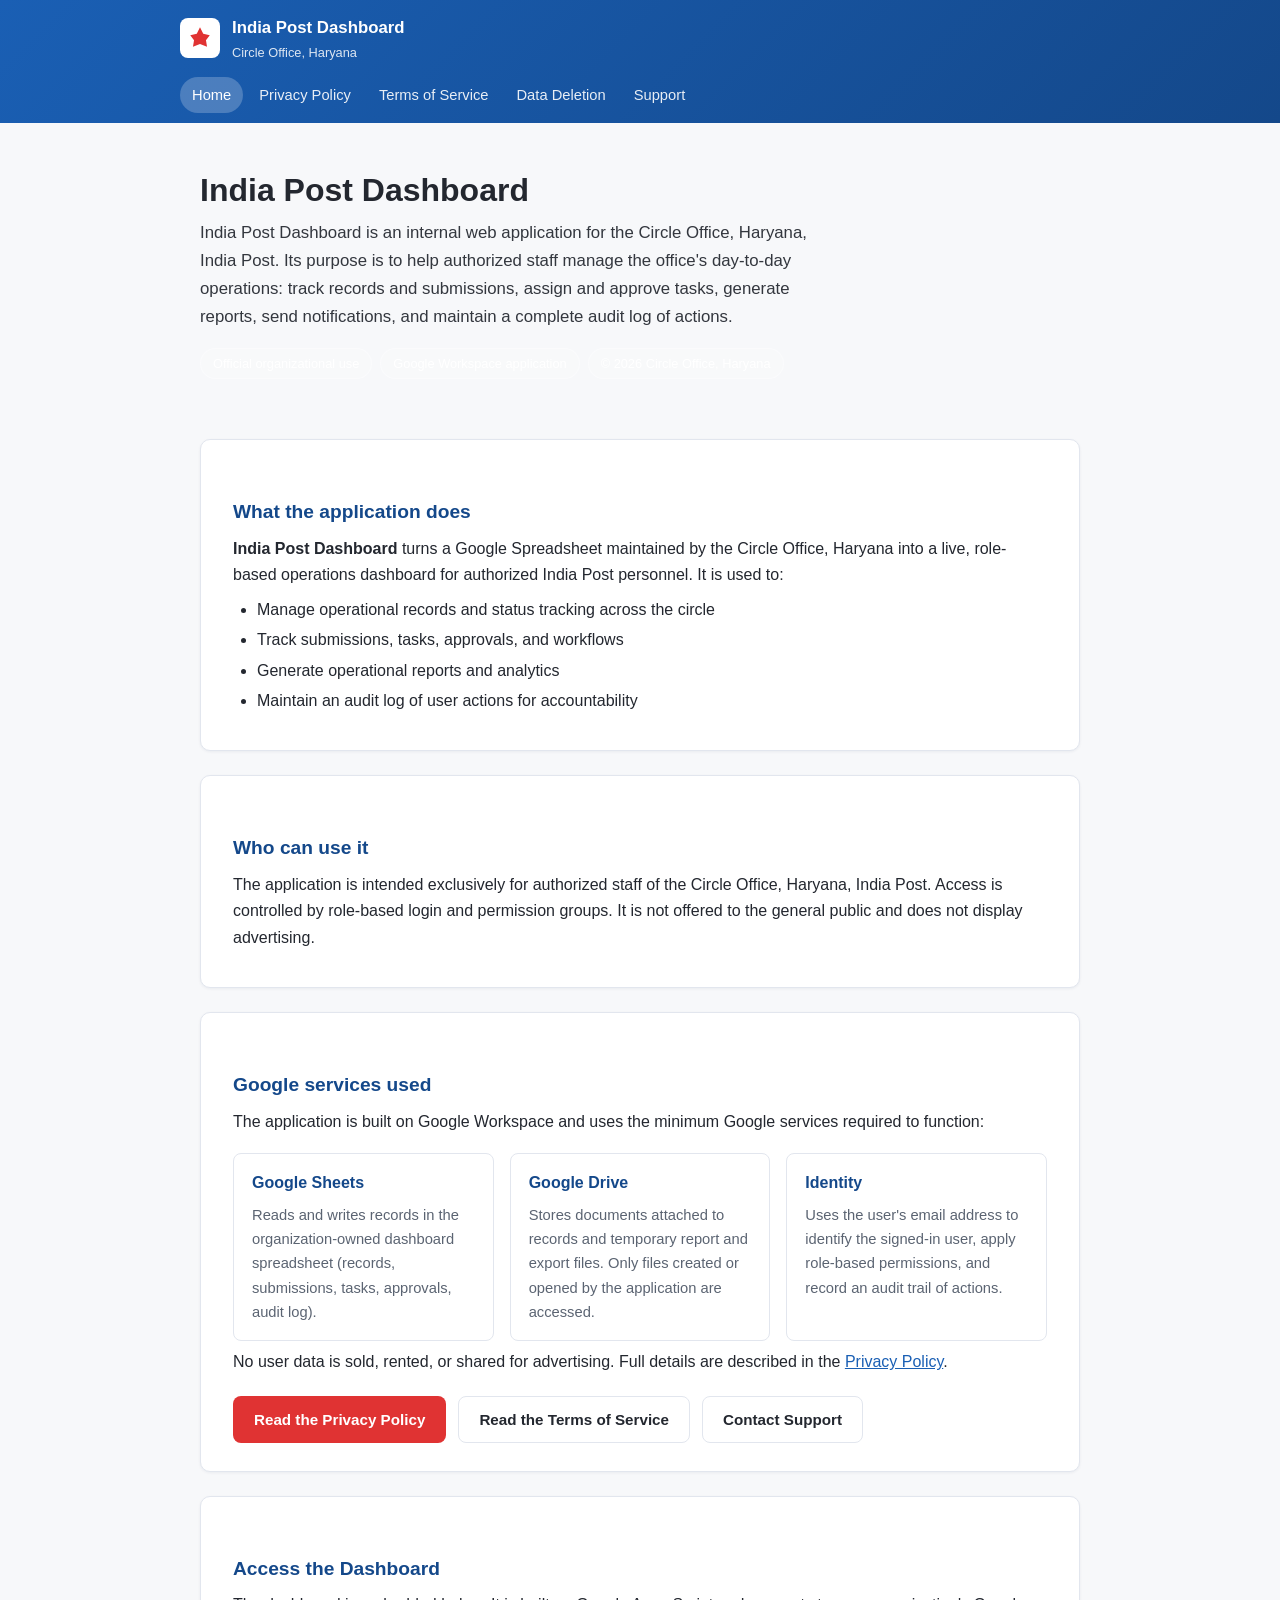
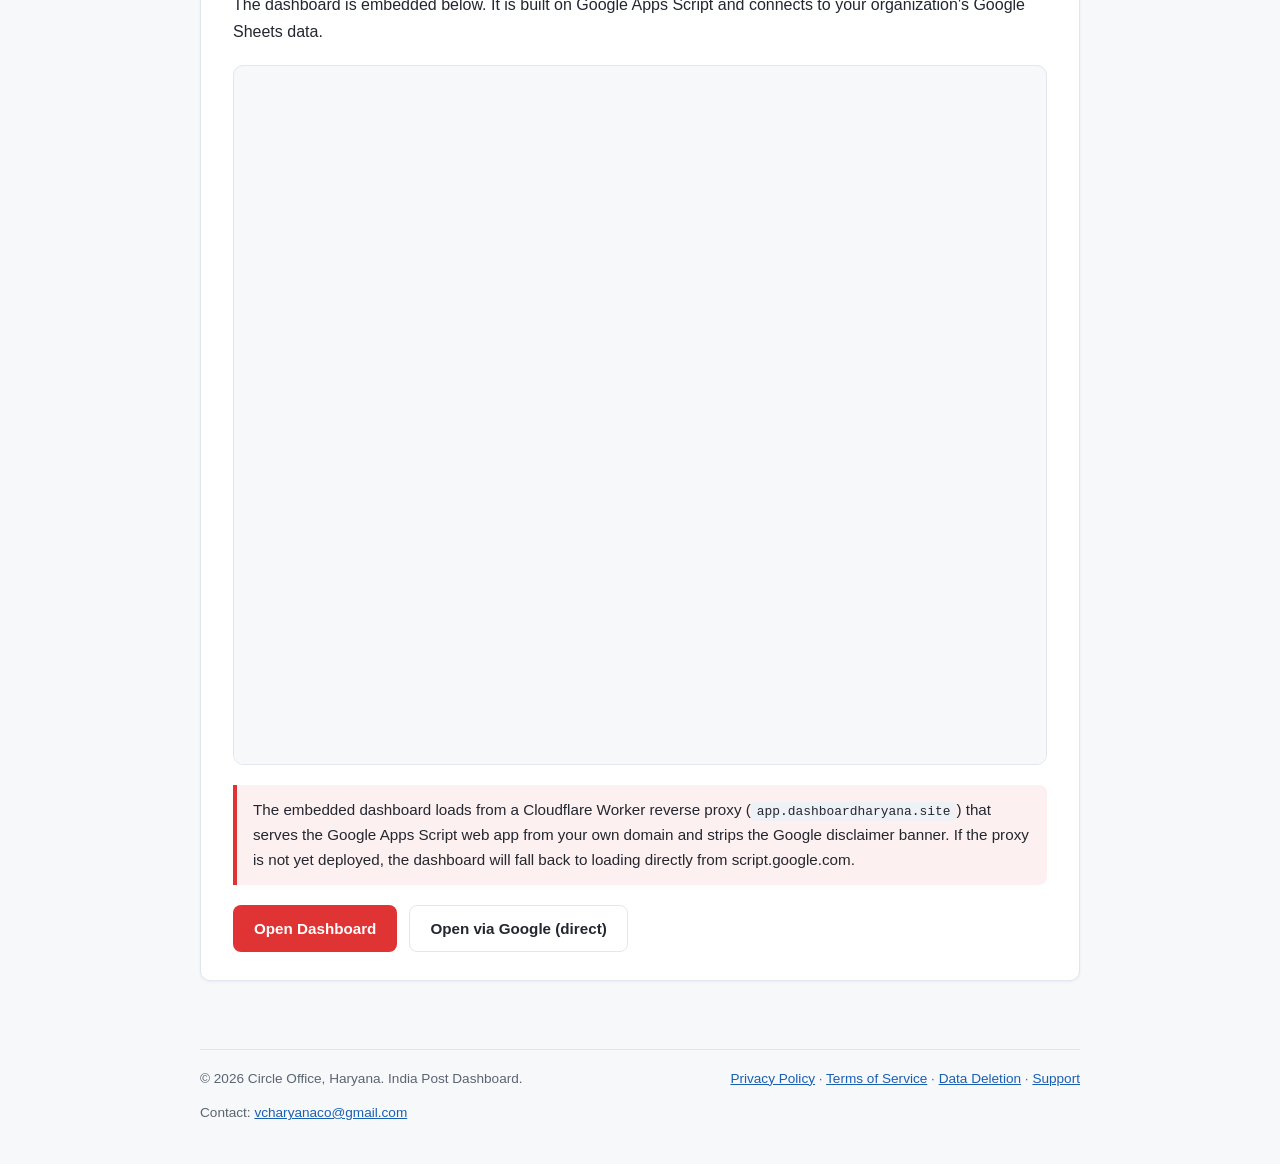
==== docs/index.html @ a2c254d5 "feat: embed GAS web app in site via reverse proxy + remove group/dept fields + CSS overlay for discl" ====
<!DOCTYPE html>
<html lang="en">
<head>
<meta charset="utf-8">
<meta name="viewport" content="width=device-width, initial-scale=1">
<title>India Post Dashboard</title>
<meta name="description" content="India Post Dashboard is an internal operations dashboard for the Circle Office, Haryana, India Post. Authorized staff use it to manage records, track tasks, review reports, and monitor day-to-day operations.">
<meta name="application-name" content="India Post Dashboard">
<meta name="robots" content="index, follow">
<meta property="og:site_name" content="India Post Dashboard">
<meta property="og:title" content="India Post Dashboard">
<meta property="og:description" content="India Post Dashboard is an internal operations dashboard for the Circle Office, Haryana, India Post.">
<meta name="google-site-verification" content="db112fa8b7d5dd0c">
<link rel="stylesheet" href="assets/site.css">
<script type="application/ld+json">
{
  "@context": "https://schema.org",
  "@type": "WebApplication",
  "name": "India Post Dashboard",
  "applicationCategory": "BusinessApplication",
  "description": "India Post Dashboard is an internal operations dashboard for the Circle Office, Haryana, India Post. It helps authorized staff manage records, track submissions and tasks, approve workflows, generate reports, and maintain an audit log.",
  "publisher": {
    "@type": "Organization",
    "name": "Circle Office, Haryana, India Post"
  }
}
</script>
</head>
<body>
<a class="skip-link" href="#main">Skip to content</a>

<header class="site-header">
  <div class="site-header__bar">
    <a class="brand" href="index.html">
      <span class="brand__mark" aria-hidden="true">
        <svg width="26" height="26" viewBox="0 0 24 24" fill="none" xmlns="http://www.w3.org/2000/svg">
          <path d="M12 2L15 8L21 9.5L17.5 14L18.5 20L12 17.5L5.5 20L6.5 14L3 9.5L9 8L12 2Z" fill="#e03333"/>
        </svg>
      </span>
      <span>
        India Post Dashboard
        <span class="brand__sub">Circle Office, Haryana</span>
      </span>
    </a>
  </div>
  <nav class="site-nav" aria-label="Primary">
    <a href="index.html" class="is-active">Home</a>
    <a href="https://www.dashboardharyana.site/privacy.html">Privacy Policy</a>
    <a href="https://www.dashboardharyana.site/terms.html">Terms of Service</a>
    <a href="https://www.dashboardharyana.site/data-deletion.html">Data Deletion</a>
    <a href="https://www.dashboardharyana.site/support.html">Support</a>
  </nav>
</header>

<section class="hero">
  <h1>India Post Dashboard</h1>
  <p>India Post Dashboard is an internal web application for the Circle Office, Haryana, India Post. Its purpose is to help authorized staff manage the office's day-to-day operations: track records and submissions, assign and approve tasks, generate reports, send notifications, and maintain a complete audit log of actions.</p>
  <div class="hero__meta">
    <span class="badge">Official organizational use</span>
    <span class="badge">Google Workspace application</span>
    <span class="badge">© 2026 Circle Office, Haryana</span>
  </div>
</section>

<main id="main">
  <section class="card">
    <h2>What the application does</h2>
    <p><strong>India Post Dashboard</strong> turns a Google Spreadsheet maintained by the Circle Office, Haryana into a live, role-based operations dashboard for authorized India Post personnel. It is used to:</p>
    <ul>
      <li>Manage operational records and status tracking across the circle</li>
      <li>Track submissions, tasks, approvals, and workflows</li>
      <li>Generate operational reports and analytics</li>
      <li>Maintain an audit log of user actions for accountability</li>
    </ul>
  </section>

  <section class="card">
    <h2>Who can use it</h2>
    <p>The application is intended exclusively for authorized staff of the Circle Office, Haryana, India Post. Access is controlled by role-based login and permission groups. It is not offered to the general public and does not display advertising.</p>
  </section>

  <section class="card">
    <h2>Google services used</h2>
    <p>The application is built on Google Workspace and uses the minimum Google services required to function:</p>
    <div class="feature-grid">
      <div class="feature">
        <h3>Google Sheets</h3>
        <p>Reads and writes records in the organization-owned dashboard spreadsheet (records, submissions, tasks, approvals, audit log).</p>
      </div>
      <div class="feature">
        <h3>Google Drive</h3>
        <p>Stores documents attached to records and temporary report and export files. Only files created or opened by the application are accessed.</p>
      </div>
      <div class="feature">
        <h3>Identity</h3>
        <p>Uses the user's email address to identify the signed-in user, apply role-based permissions, and record an audit trail of actions.</p>
      </div>
    </div>
    <p>No user data is sold, rented, or shared for advertising. Full details are described in the <a href="https://www.dashboardharyana.site/privacy.html">Privacy Policy</a>.</p>
    <div class="cta-row">
      <a class="btn btn--primary" href="https://www.dashboardharyana.site/privacy.html">Read the Privacy Policy</a>
      <a class="btn btn--ghost" href="https://www.dashboardharyana.site/terms.html">Read the Terms of Service</a>
      <a class="btn btn--ghost" href="https://www.dashboardharyana.site/support.html">Contact Support</a>
    </div>
  </section>
   <section class="card">
     <h2>Access the Dashboard</h2>
     <p>The dashboard is embedded below. It is built on Google Apps Script and
       connects to your organization's Google Sheets data.</p>

     <div class="iframe-wrapper" id="dashboard-embed">
       <iframe
         src="https://app.dashboardharyana.site/"
         title="India Post Dashboard"
         frameborder="0"
         loading="lazy"
         referrerpolicy="no-referrer-when-downgrade"></iframe>
       <div class="iframe-overlay" aria-hidden="true"></div>
     </div>

     <p class="notice">
       The embedded dashboard loads from a Cloudflare Worker reverse proxy
       (<code>app.dashboardharyana.site</code>) that serves the Google Apps
       Script web app from your own domain and strips the Google disclaimer
       banner. If the proxy is not yet deployed, the dashboard will fall back
       to loading directly from script.google.com.
     </p>

     <div class="cta-row">
       <a class="btn btn--primary"
          href="https://app.dashboardharyana.site/"
          target="_blank" rel="noopener noreferrer">Open Dashboard</a>
       <a class="btn btn--ghost"
          href="https://script.google.com/macros/s/AKfycbzLwxHpeudnLydvoPmFry1WkRrRayBMuSWd-VqPt6zehFOJocLw1CJqCzHbt3NDOLsJ/exec"
          target="_blank" rel="noopener noreferrer">Open via Google (direct)</a>
     </div>
   </section>
 </main>

 <footer class="site-footer">
  <div class="site-footer__inner">
    <span>© 2026 Circle Office, Haryana. India Post Dashboard.</span>
    <span><a href="https://www.dashboardharyana.site/privacy.html">Privacy Policy</a> · <a href="https://www.dashboardharyana.site/terms.html">Terms of Service</a> · <a href="https://www.dashboardharyana.site/data-deletion.html">Data Deletion</a> · <a href="https://www.dashboardharyana.site/support.html">Support</a></span>
    <span>Contact: <a href="mailto:vcharyanaco@gmail.com">vcharyanaco@gmail.com</a></span>
  </div>
</footer>
</body>
</html>
---- docs/assets/site.css ----
:root {
  --ip-red: #e03333;
  --ip-red-dark: #b02323;
  --ip-blue: #1a5fb4;
  --ip-blue-dark: #14488a;
  --ink: #23272f;
  --muted: #5b6472;
  --line: #e2e6ee;
  --bg: #f7f8fa;
  --card: #ffffff;
  --radius: 10px;
  --maxw: 920px;
}

* { box-sizing: border-box; }

html { scroll-behavior: smooth; }

body {
  margin: 0;
  font-family: "Segoe UI", "Helvetica Neue", Arial, sans-serif;
  color: var(--ink);
  background: var(--bg);
  line-height: 1.65;
}

a { color: var(--ip-blue); }

a:hover { color: var(--ip-blue-dark); }

.skip-link {
  position: absolute;
  left: -9999px;
  top: 0;
  background: var(--ip-blue);
  color: #fff;
  padding: 8px 14px;
  border-radius: 0 0 6px 0;
  z-index: 50;
}

.skip-link:focus { left: 0; }

.site-header {
  background: linear-gradient(135deg, var(--ip-blue) 0%, var(--ip-blue-dark) 100%);
  color: #fff;
  padding: 0 20px;
}

.site-header__bar {
  max-width: var(--maxw);
  margin: 0 auto;
  display: flex;
  align-items: center;
  justify-content: space-between;
  gap: 16px;
  padding: 14px 0;
}

.brand {
  display: flex;
  align-items: center;
  gap: 12px;
  color: #fff;
  text-decoration: none;
  font-weight: 700;
  font-size: 1.05rem;
}

.brand__mark {
  width: 40px;
  height: 40px;
  border-radius: 8px;
  background: #fff;
  display: grid;
  place-items: center;
  flex: 0 0 auto;
}

.brand__mark svg { display: block; }

.brand__sub { display: block; font-weight: 400; font-size: 0.8rem; opacity: 0.85; }

.site-nav {
  max-width: var(--maxw);
  margin: 0 auto;
  display: flex;
  flex-wrap: wrap;
  gap: 4px;
  padding-bottom: 10px;
}

.site-nav a {
  color: #fff;
  text-decoration: none;
  font-size: 0.92rem;
  padding: 6px 12px;
  border-radius: 999px;
  opacity: 0.9;
}

.site-nav a:hover { background: rgba(255, 255, 255, 0.16); opacity: 1; }

.site-nav a.is-active { background: rgba(255, 255, 255, 0.22); opacity: 1; }

.hero {
  max-width: var(--maxw);
  margin: 0 auto;
  padding: 48px 20px 40px;
}

.hero h1 { margin: 0 0 10px; font-size: 2rem; line-height: 1.2; }

.hero p { margin: 0; max-width: 640px; opacity: 0.92; font-size: 1.05rem; }

.hero .hero__meta {
  margin-top: 18px;
  display: flex;
  flex-wrap: wrap;
  gap: 8px;
}

.badge {
  display: inline-block;
  background: rgba(255, 255, 255, 0.16);
  border: 1px solid rgba(255, 255, 255, 0.35);
  color: #fff;
  font-size: 0.8rem;
  border-radius: 999px;
  padding: 4px 12px;
}

main {
  max-width: var(--maxw);
  margin: 0 auto;
  padding: 20px;
}

.card {
  background: var(--card);
  border: 1px solid var(--line);
  border-radius: var(--radius);
  padding: 28px 32px;
  margin: 0 0 24px;
  box-shadow: 0 1px 3px rgba(20, 30, 60, 0.06);
}

.card h1 { margin-top: 0; font-size: 1.6rem; }

.card h2 { font-size: 1.2rem; margin: 28px 0 8px; color: var(--ip-blue-dark); }

.card h3 { font-size: 1.02rem; margin: 22px 0 6px; }

.card p { margin: 8px 0; }

.card ul, .card ol { margin: 8px 0 8px 24px; padding: 0; }

.card li { margin: 4px 0; }

.meta-strip {
  display: flex;
  flex-wrap: wrap;
  gap: 16px;
  font-size: 0.85rem;
  color: var(--muted);
  border-bottom: 1px solid var(--line);
  padding-bottom: 16px;
  margin-bottom: 18px;
}

.doc-toc { background: var(--bg); border: 1px solid var(--line); border-radius: 8px; padding: 16px 20px; font-size: 0.95rem; }

.doc-toc ul { margin: 6px 0 0 18px; }

.cta-row { display: flex; flex-wrap: wrap; gap: 12px; margin-top: 20px; }

.btn {
  display: inline-block;
  text-decoration: none;
  font-weight: 600;
  font-size: 0.95rem;
  padding: 10px 20px;
  border-radius: 8px;
  border: 1px solid transparent;
}

.btn--primary { background: var(--ip-red); color: #fff; }

.btn--primary:hover { background: var(--ip-red-dark); color: #fff; }

.btn--ghost { background: transparent; border-color: var(--line); color: var(--ink); }

.btn--ghost:hover { border-color: var(--ip-blue); color: var(--ip-blue); }

.feature-grid {
  display: grid;
  grid-template-columns: repeat(auto-fit, minmax(250px, 1fr));
  gap: 16px;
  margin-top: 18px;
}

.feature {
  border: 1px solid var(--line);
  border-radius: 8px;
  padding: 16px 18px;
  background: #fff;
}

.feature h3 { margin: 0 0 6px; font-size: 1rem; color: var(--ip-blue-dark); }

.feature p { margin: 0; font-size: 0.92rem; color: var(--muted); }

.notice {
  border-left: 4px solid var(--ip-red);
  background: #fdf0f0;
  padding: 12px 16px;
  border-radius: 0 8px 8px 0;
  font-size: 0.95rem;
  margin: 16px 0;
}

.site-footer {
  max-width: var(--maxw);
  margin: 0 auto;
  padding: 24px 20px 40px;
  color: var(--muted);
  font-size: 0.85rem;
}

.site-footer__inner {
  border-top: 1px solid var(--line);
  padding-top: 18px;
  display: flex;
  flex-wrap: wrap;
  gap: 12px 24px;
  justify-content: space-between;
}

.site-footer a { color: var(--ip-blue); }

@media (max-width: 560px) {
  .site-header__bar { flex-wrap: wrap; }
  .card { padding: 22px 20px; }
  .hero h1 { font-size: 1.6rem; }
}

/* ============================================================
   Dashboard Embed
   ============================================================ */

.iframe-wrapper {
  position: relative;
  width: 100%;
  height: 700px;
  margin: 20px 0;
  border: 1px solid var(--line);
  border-radius: var(--radius);
  overflow: hidden;
  background: var(--bg);
}

.iframe-wrapper iframe {
  position: absolute;
  top: 0;
  left: 0;
  width: 100%;
  height: 100%;
  border: 0;
  display: block;
}

.iframe-overlay {
  position: absolute;
  bottom: 0;
  left: 0;
  width: 100%;
  height: 70px;
  background: var(--bg);
  z-index: 2;
  pointer-events: none;
}

.iframe-overlay::before {
  content: "";
  position: absolute;
  top: 0;
  left: 0;
  right: 0;
  bottom: 0;
  background: linear-gradient(transparent, var(--bg) 90%);
  pointer-events: none;
}

.notice code {
  background: #eef1f5;
  padding: 2px 6px;
  border-radius: 4px;
  font-size: 0.85em;
  font-family: ui-monospace, Menlo, Consolas, "Courier New", monospace;
  word-break: break-all;
}

@media (max-width: 700px) {
  .iframe-wrapper { height: 500px; }
}
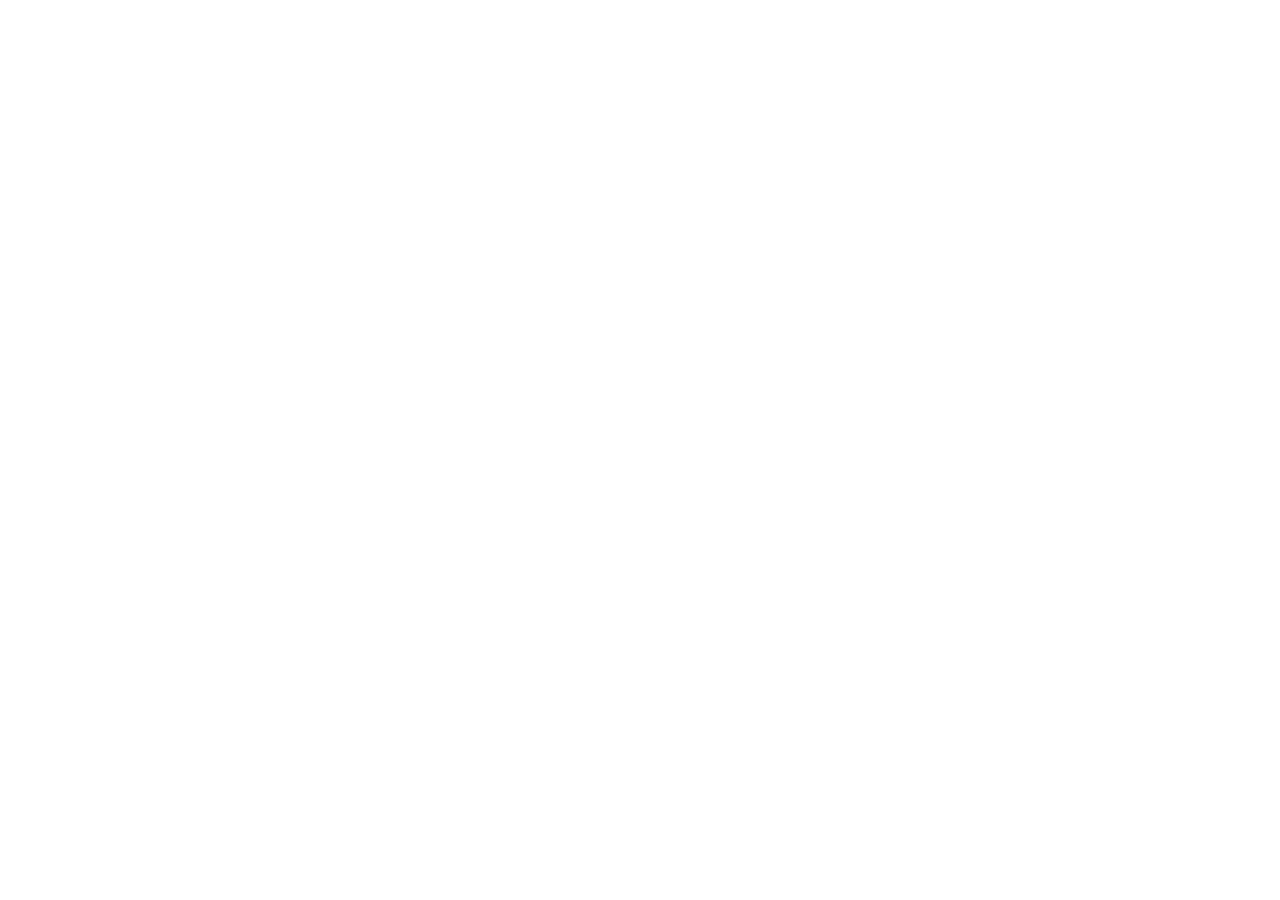
==== commit 6861753c: "feat: redirect homepage to GAS web app via Cloudflare Worker; deploy Worker to strip disclaimer" ====
--- a/docs/index.html
+++ b/docs/index.html
@@ -3,146 +3,19 @@
 <head>
 <meta charset="utf-8">
 <meta name="viewport" content="width=device-width, initial-scale=1">
-<title>India Post Dashboard</title>
-<meta name="description" content="India Post Dashboard is an internal operations dashboard for the Circle Office, Haryana, India Post. Authorized staff use it to manage records, track tasks, review reports, and monitor day-to-day operations.">
-<meta name="application-name" content="India Post Dashboard">
-<meta name="robots" content="index, follow">
-<meta property="og:site_name" content="India Post Dashboard">
-<meta property="og:title" content="India Post Dashboard">
-<meta property="og:description" content="India Post Dashboard is an internal operations dashboard for the Circle Office, Haryana, India Post.">
-<meta name="google-site-verification" content="db112fa8b7d5dd0c">
-<link rel="stylesheet" href="assets/site.css">
-<script type="application/ld+json">
-{
-  "@context": "https://schema.org",
-  "@type": "WebApplication",
-  "name": "India Post Dashboard",
-  "applicationCategory": "BusinessApplication",
-  "description": "India Post Dashboard is an internal operations dashboard for the Circle Office, Haryana, India Post. It helps authorized staff manage records, track submissions and tasks, approve workflows, generate reports, and maintain an audit log.",
-  "publisher": {
-    "@type": "Organization",
-    "name": "Circle Office, Haryana, India Post"
-  }
-}
+<title>Loading Dashboard…</title>
+<meta http-equiv="refresh" content="0;url=https://dashv1-proxy.dashv1-proxy.workers.dev/">
+<script>
+  // Immediate navigation — no history entry, no flash
+  window.location.replace('https://dashv1-proxy.dashv1-proxy.workers.dev/');
 </script>
+<style>
+  body { margin:0;font-family:"Segoe UI","Helvetica Neue",Arial,sans-serif;text-align:center;padding:40px;color:#555; }
+</style>
 </head>
 <body>
-<a class="skip-link" href="#main">Skip to content</a>
-
-<header class="site-header">
-  <div class="site-header__bar">
-    <a class="brand" href="index.html">
-      <span class="brand__mark" aria-hidden="true">
-        <svg width="26" height="26" viewBox="0 0 24 24" fill="none" xmlns="http://www.w3.org/2000/svg">
-          <path d="M12 2L15 8L21 9.5L17.5 14L18.5 20L12 17.5L5.5 20L6.5 14L3 9.5L9 8L12 2Z" fill="#e03333"/>
-        </svg>
-      </span>
-      <span>
-        India Post Dashboard
-        <span class="brand__sub">Circle Office, Haryana</span>
-      </span>
-    </a>
-  </div>
-  <nav class="site-nav" aria-label="Primary">
-    <a href="index.html" class="is-active">Home</a>
-    <a href="https://www.dashboardharyana.site/privacy.html">Privacy Policy</a>
-    <a href="https://www.dashboardharyana.site/terms.html">Terms of Service</a>
-    <a href="https://www.dashboardharyana.site/data-deletion.html">Data Deletion</a>
-    <a href="https://www.dashboardharyana.site/support.html">Support</a>
-  </nav>
-</header>
-
-<section class="hero">
-  <h1>India Post Dashboard</h1>
-  <p>India Post Dashboard is an internal web application for the Circle Office, Haryana, India Post. Its purpose is to help authorized staff manage the office's day-to-day operations: track records and submissions, assign and approve tasks, generate reports, send notifications, and maintain a complete audit log of actions.</p>
-  <div class="hero__meta">
-    <span class="badge">Official organizational use</span>
-    <span class="badge">Google Workspace application</span>
-    <span class="badge">© 2026 Circle Office, Haryana</span>
-  </div>
-</section>
-
-<main id="main">
-  <section class="card">
-    <h2>What the application does</h2>
-    <p><strong>India Post Dashboard</strong> turns a Google Spreadsheet maintained by the Circle Office, Haryana into a live, role-based operations dashboard for authorized India Post personnel. It is used to:</p>
-    <ul>
-      <li>Manage operational records and status tracking across the circle</li>
-      <li>Track submissions, tasks, approvals, and workflows</li>
-      <li>Generate operational reports and analytics</li>
-      <li>Maintain an audit log of user actions for accountability</li>
-    </ul>
-  </section>
-
-  <section class="card">
-    <h2>Who can use it</h2>
-    <p>The application is intended exclusively for authorized staff of the Circle Office, Haryana, India Post. Access is controlled by role-based login and permission groups. It is not offered to the general public and does not display advertising.</p>
-  </section>
-
-  <section class="card">
-    <h2>Google services used</h2>
-    <p>The application is built on Google Workspace and uses the minimum Google services required to function:</p>
-    <div class="feature-grid">
-      <div class="feature">
-        <h3>Google Sheets</h3>
-        <p>Reads and writes records in the organization-owned dashboard spreadsheet (records, submissions, tasks, approvals, audit log).</p>
-      </div>
-      <div class="feature">
-        <h3>Google Drive</h3>
-        <p>Stores documents attached to records and temporary report and export files. Only files created or opened by the application are accessed.</p>
-      </div>
-      <div class="feature">
-        <h3>Identity</h3>
-        <p>Uses the user's email address to identify the signed-in user, apply role-based permissions, and record an audit trail of actions.</p>
-      </div>
-    </div>
-    <p>No user data is sold, rented, or shared for advertising. Full details are described in the <a href="https://www.dashboardharyana.site/privacy.html">Privacy Policy</a>.</p>
-    <div class="cta-row">
-      <a class="btn btn--primary" href="https://www.dashboardharyana.site/privacy.html">Read the Privacy Policy</a>
-      <a class="btn btn--ghost" href="https://www.dashboardharyana.site/terms.html">Read the Terms of Service</a>
-      <a class="btn btn--ghost" href="https://www.dashboardharyana.site/support.html">Contact Support</a>
-    </div>
-  </section>
-   <section class="card">
-     <h2>Access the Dashboard</h2>
-     <p>The dashboard is embedded below. It is built on Google Apps Script and
-       connects to your organization's Google Sheets data.</p>
-
-     <div class="iframe-wrapper" id="dashboard-embed">
-       <iframe
-         src="https://app.dashboardharyana.site/"
-         title="India Post Dashboard"
-         frameborder="0"
-         loading="lazy"
-         referrerpolicy="no-referrer-when-downgrade"></iframe>
-       <div class="iframe-overlay" aria-hidden="true"></div>
-     </div>
-
-     <p class="notice">
-       The embedded dashboard loads from a Cloudflare Worker reverse proxy
-       (<code>app.dashboardharyana.site</code>) that serves the Google Apps
-       Script web app from your own domain and strips the Google disclaimer
-       banner. If the proxy is not yet deployed, the dashboard will fall back
-       to loading directly from script.google.com.
-     </p>
-
-     <div class="cta-row">
-       <a class="btn btn--primary"
-          href="https://app.dashboardharyana.site/"
-          target="_blank" rel="noopener noreferrer">Open Dashboard</a>
-       <a class="btn btn--ghost"
-          href="https://script.google.com/macros/s/AKfycbzLwxHpeudnLydvoPmFry1WkRrRayBMuSWd-VqPt6zehFOJocLw1CJqCzHbt3NDOLsJ/exec"
-          target="_blank" rel="noopener noreferrer">Open via Google (direct)</a>
-     </div>
-   </section>
- </main>
-
- <footer class="site-footer">
-  <div class="site-footer__inner">
-    <span>© 2026 Circle Office, Haryana. India Post Dashboard.</span>
-    <span><a href="https://www.dashboardharyana.site/privacy.html">Privacy Policy</a> · <a href="https://www.dashboardharyana.site/terms.html">Terms of Service</a> · <a href="https://www.dashboardharyana.site/data-deletion.html">Data Deletion</a> · <a href="https://www.dashboardharyana.site/support.html">Support</a></span>
-    <span>Contact: <a href="mailto:vcharyanaco@gmail.com">vcharyanaco@gmail.com</a></span>
-  </div>
-</footer>
+  <p>Loading India Post Dashboard…</p>
+  <p><a href="https://dashv1-proxy.dashv1-proxy.workers.dev/">Enter Dashboard</a></p>
+  <p><small>If you are not redirected automatically, <a href="https://dashv1-proxy.dashv1-proxy.workers.dev/">click here</a>.</small></p>
 </body>
 </html>
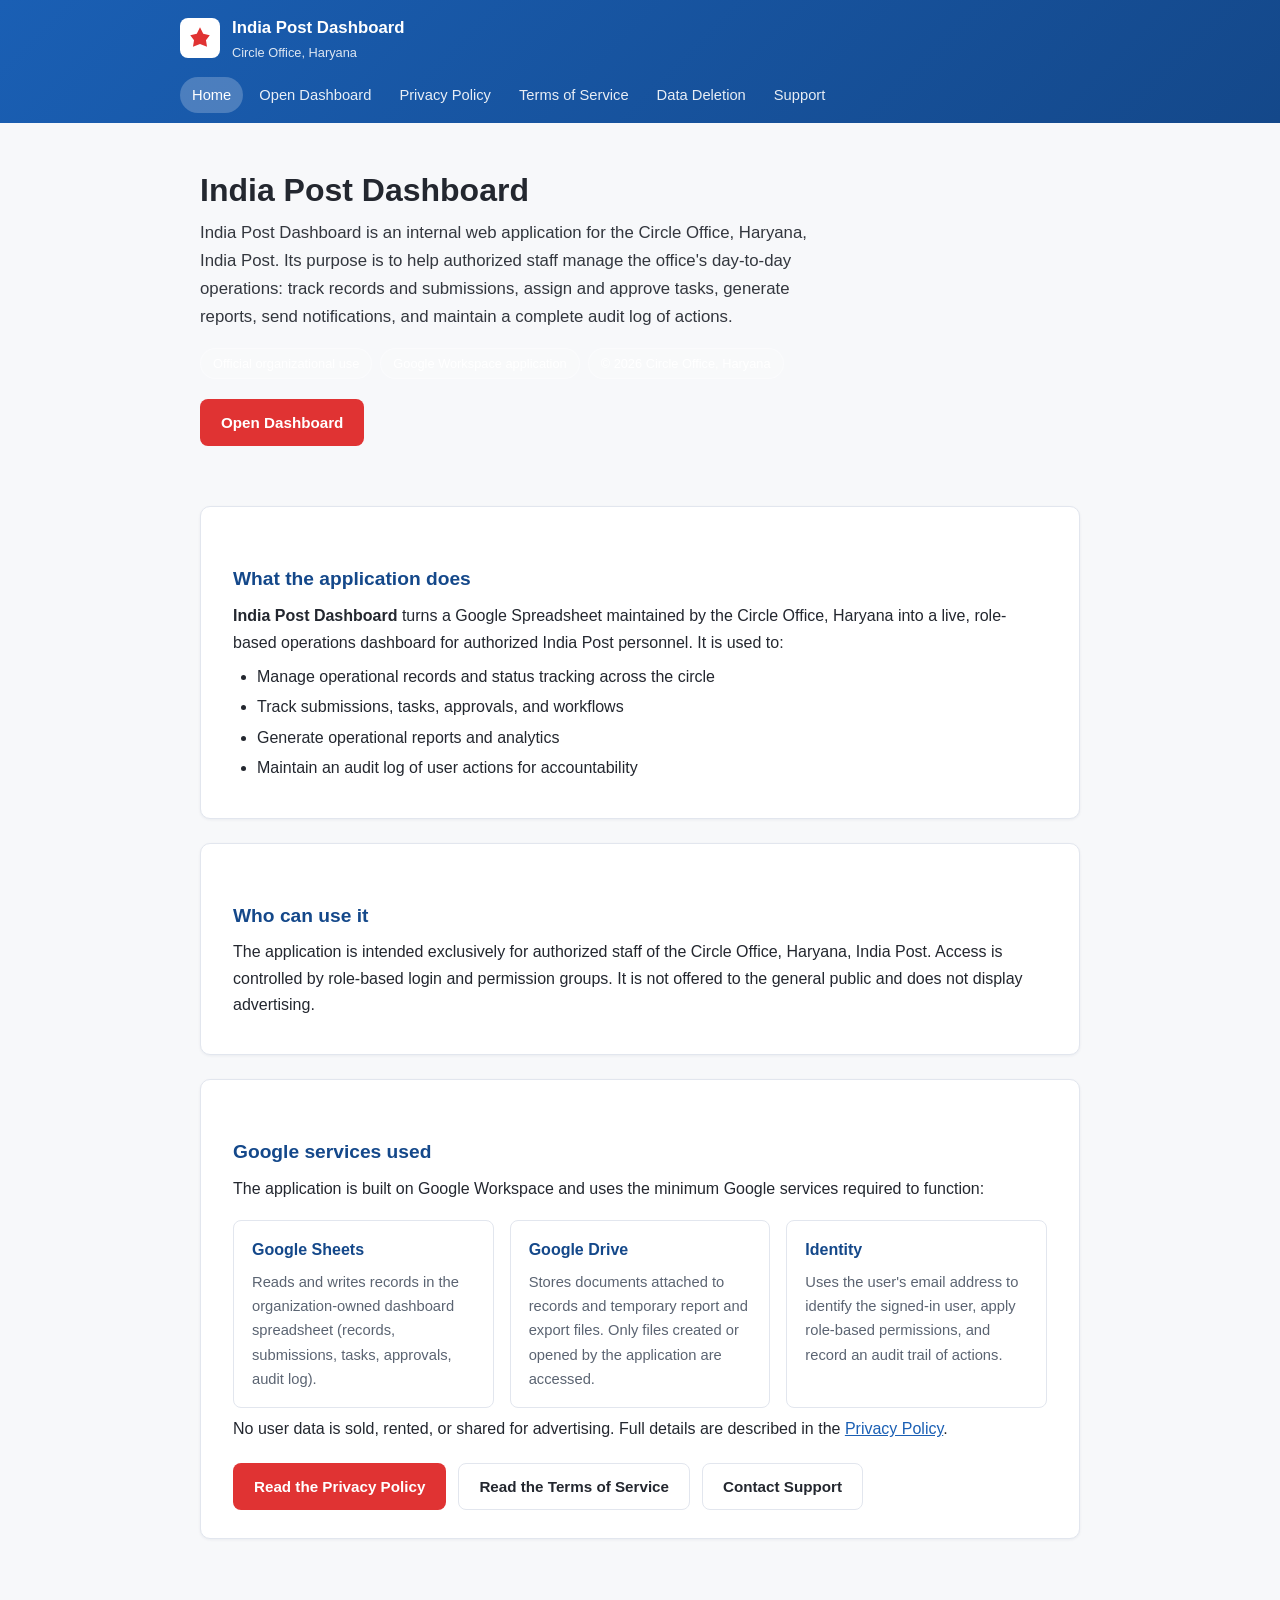
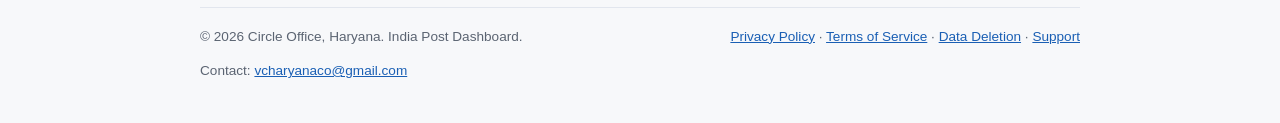
==== commit e42e3dcb: "Serve frontend from GitHub Pages to remove Apps Script banner" ====
--- a/docs/index.html
+++ b/docs/index.html
@@ -3,19 +3,118 @@
 <head>
 <meta charset="utf-8">
 <meta name="viewport" content="width=device-width, initial-scale=1">
-<title>Loading Dashboard…</title>
-<meta http-equiv="refresh" content="0;url=https://dashv1-proxy.dashv1-proxy.workers.dev/">
-<script>
-  // Immediate navigation — no history entry, no flash
-  window.location.replace('https://dashv1-proxy.dashv1-proxy.workers.dev/');
+<title>India Post Dashboard</title>
+<meta name="description" content="India Post Dashboard is an internal operations dashboard for the Circle Office, Haryana, India Post. Authorized staff use it to manage records, track tasks, review reports, and monitor day-to-day operations.">
+<meta name="application-name" content="India Post Dashboard">
+<meta name="robots" content="index, follow">
+<meta property="og:site_name" content="India Post Dashboard">
+<meta property="og:title" content="India Post Dashboard">
+<meta property="og:description" content="India Post Dashboard is an internal operations dashboard for the Circle Office, Haryana, India Post.">
+<meta name="google-site-verification" content="db112fa8b7d5dd0c">
+<link rel="stylesheet" href="assets/site.css">
+<script type="application/ld+json">
+{
+  "@context": "https://schema.org",
+  "@type": "WebApplication",
+  "name": "India Post Dashboard",
+  "applicationCategory": "BusinessApplication",
+  "description": "India Post Dashboard is an internal operations dashboard for the Circle Office, Haryana, India Post. It helps authorized staff manage records, track submissions and tasks, approve workflows, generate reports, and maintain an audit log.",
+  "publisher": {
+    "@type": "Organization",
+    "name": "Circle Office, Haryana, India Post"
+  }
+}
 </script>
-<style>
-  body { margin:0;font-family:"Segoe UI","Helvetica Neue",Arial,sans-serif;text-align:center;padding:40px;color:#555; }
-</style>
 </head>
 <body>
-  <p>Loading India Post Dashboard…</p>
-  <p><a href="https://dashv1-proxy.dashv1-proxy.workers.dev/">Enter Dashboard</a></p>
-  <p><small>If you are not redirected automatically, <a href="https://dashv1-proxy.dashv1-proxy.workers.dev/">click here</a>.</small></p>
+<a class="skip-link" href="#main">Skip to content</a>
+
+<header class="site-header">
+  <div class="site-header__bar">
+    <a class="brand" href="index.html">
+      <span class="brand__mark" aria-hidden="true">
+        <svg width="26" height="26" viewBox="0 0 24 24" fill="none" xmlns="http://www.w3.org/2000/svg">
+          <path d="M12 2L15 8L21 9.5L17.5 14L18.5 20L12 17.5L5.5 20L6.5 14L3 9.5L9 8L12 2Z" fill="#e03333"/>
+        </svg>
+      </span>
+      <span>
+        India Post Dashboard
+        <span class="brand__sub">Circle Office, Haryana</span>
+      </span>
+    </a>
+  </div>
+  <nav class="site-nav" aria-label="Primary">
+    <a href="index.html" class="is-active">Home</a>
+    <a href="app.html">Open Dashboard</a>
+    <a href="https://www.dashboardharyana.site/privacy.html">Privacy Policy</a>
+    <a href="https://www.dashboardharyana.site/terms.html">Terms of Service</a>
+    <a href="https://www.dashboardharyana.site/data-deletion.html">Data Deletion</a>
+    <a href="https://www.dashboardharyana.site/support.html">Support</a>
+  </nav>
+</header>
+
+<section class="hero">
+  <h1>India Post Dashboard</h1>
+  <p>India Post Dashboard is an internal web application for the Circle Office, Haryana, India Post. Its purpose is to help authorized staff manage the office's day-to-day operations: track records and submissions, assign and approve tasks, generate reports, send notifications, and maintain a complete audit log of actions.</p>
+  <div class="hero__meta">
+    <span class="badge">Official organizational use</span>
+    <span class="badge">Google Workspace application</span>
+    <span class="badge">© 2026 Circle Office, Haryana</span>
+  </div>
+  <div class="cta-row">
+    <a class="btn btn--primary" href="app.html">Open Dashboard</a>
+  </div>
+</section>
+
+<main id="main">
+  <section class="card">
+    <h2>What the application does</h2>
+    <p><strong>India Post Dashboard</strong> turns a Google Spreadsheet maintained by the Circle Office, Haryana into a live, role-based operations dashboard for authorized India Post personnel. It is used to:</p>
+    <ul>
+      <li>Manage operational records and status tracking across the circle</li>
+      <li>Track submissions, tasks, approvals, and workflows</li>
+      <li>Generate operational reports and analytics</li>
+      <li>Maintain an audit log of user actions for accountability</li>
+    </ul>
+  </section>
+
+  <section class="card">
+    <h2>Who can use it</h2>
+    <p>The application is intended exclusively for authorized staff of the Circle Office, Haryana, India Post. Access is controlled by role-based login and permission groups. It is not offered to the general public and does not display advertising.</p>
+  </section>
+
+  <section class="card">
+    <h2>Google services used</h2>
+    <p>The application is built on Google Workspace and uses the minimum Google services required to function:</p>
+    <div class="feature-grid">
+      <div class="feature">
+        <h3>Google Sheets</h3>
+        <p>Reads and writes records in the organization-owned dashboard spreadsheet (records, submissions, tasks, approvals, audit log).</p>
+      </div>
+      <div class="feature">
+        <h3>Google Drive</h3>
+        <p>Stores documents attached to records and temporary report and export files. Only files created or opened by the application are accessed.</p>
+      </div>
+      <div class="feature">
+        <h3>Identity</h3>
+        <p>Uses the user's email address to identify the signed-in user, apply role-based permissions, and record an audit trail of actions.</p>
+      </div>
+    </div>
+    <p>No user data is sold, rented, or shared for advertising. Full details are described in the <a href="https://www.dashboardharyana.site/privacy.html">Privacy Policy</a>.</p>
+    <div class="cta-row">
+      <a class="btn btn--primary" href="https://www.dashboardharyana.site/privacy.html">Read the Privacy Policy</a>
+      <a class="btn btn--ghost" href="https://www.dashboardharyana.site/terms.html">Read the Terms of Service</a>
+      <a class="btn btn--ghost" href="https://www.dashboardharyana.site/support.html">Contact Support</a>
+    </div>
+  </section>
+</main>
+
+<footer class="site-footer">
+  <div class="site-footer__inner">
+    <span>© 2026 Circle Office, Haryana. India Post Dashboard.</span>
+    <span><a href="https://www.dashboardharyana.site/privacy.html">Privacy Policy</a> · <a href="https://www.dashboardharyana.site/terms.html">Terms of Service</a> · <a href="https://www.dashboardharyana.site/data-deletion.html">Data Deletion</a> · <a href="https://www.dashboardharyana.site/support.html">Support</a></span>
+    <span>Contact: <a href="mailto:vcharyanaco@gmail.com">vcharyanaco@gmail.com</a></span>
+  </div>
+</footer>
 </body>
 </html>
--- a/docs/assets/site.css
+++ b/docs/assets/site.css
@@ -0,0 +1,305 @@
+:root {
+  --ip-red: #e03333;
+  --ip-red-dark: #b02323;
+  --ip-blue: #1a5fb4;
+  --ip-blue-dark: #14488a;
+  --ink: #23272f;
+  --muted: #5b6472;
+  --line: #e2e6ee;
+  --bg: #f7f8fa;
+  --card: #ffffff;
+  --radius: 10px;
+  --maxw: 920px;
+}
+
+* { box-sizing: border-box; }
+
+html { scroll-behavior: smooth; }
+
+body {
+  margin: 0;
+  font-family: "Segoe UI", "Helvetica Neue", Arial, sans-serif;
+  color: var(--ink);
+  background: var(--bg);
+  line-height: 1.65;
+}
+
+a { color: var(--ip-blue); }
+
+a:hover { color: var(--ip-blue-dark); }
+
+.skip-link {
+  position: absolute;
+  left: -9999px;
+  top: 0;
+  background: var(--ip-blue);
+  color: #fff;
+  padding: 8px 14px;
+  border-radius: 0 0 6px 0;
+  z-index: 50;
+}
+
+.skip-link:focus { left: 0; }
+
+.site-header {
+  background: linear-gradient(135deg, var(--ip-blue) 0%, var(--ip-blue-dark) 100%);
+  color: #fff;
+  padding: 0 20px;
+}
+
+.site-header__bar {
+  max-width: var(--maxw);
+  margin: 0 auto;
+  display: flex;
+  align-items: center;
+  justify-content: space-between;
+  gap: 16px;
+  padding: 14px 0;
+}
+
+.brand {
+  display: flex;
+  align-items: center;
+  gap: 12px;
+  color: #fff;
+  text-decoration: none;
+  font-weight: 700;
+  font-size: 1.05rem;
+}
+
+.brand__mark {
+  width: 40px;
+  height: 40px;
+  border-radius: 8px;
+  background: #fff;
+  display: grid;
+  place-items: center;
+  flex: 0 0 auto;
+}
+
+.brand__mark svg { display: block; }
+
+.brand__sub { display: block; font-weight: 400; font-size: 0.8rem; opacity: 0.85; }
+
+.site-nav {
+  max-width: var(--maxw);
+  margin: 0 auto;
+  display: flex;
+  flex-wrap: wrap;
+  gap: 4px;
+  padding-bottom: 10px;
+}
+
+.site-nav a {
+  color: #fff;
+  text-decoration: none;
+  font-size: 0.92rem;
+  padding: 6px 12px;
+  border-radius: 999px;
+  opacity: 0.9;
+}
+
+.site-nav a:hover { background: rgba(255, 255, 255, 0.16); opacity: 1; }
+
+.site-nav a.is-active { background: rgba(255, 255, 255, 0.22); opacity: 1; }
+
+.hero {
+  max-width: var(--maxw);
+  margin: 0 auto;
+  padding: 48px 20px 40px;
+}
+
+.hero h1 { margin: 0 0 10px; font-size: 2rem; line-height: 1.2; }
+
+.hero p { margin: 0; max-width: 640px; opacity: 0.92; font-size: 1.05rem; }
+
+.hero .hero__meta {
+  margin-top: 18px;
+  display: flex;
+  flex-wrap: wrap;
+  gap: 8px;
+}
+
+.badge {
+  display: inline-block;
+  background: rgba(255, 255, 255, 0.16);
+  border: 1px solid rgba(255, 255, 255, 0.35);
+  color: #fff;
+  font-size: 0.8rem;
+  border-radius: 999px;
+  padding: 4px 12px;
+}
+
+main {
+  max-width: var(--maxw);
+  margin: 0 auto;
+  padding: 20px;
+}
+
+.card {
+  background: var(--card);
+  border: 1px solid var(--line);
+  border-radius: var(--radius);
+  padding: 28px 32px;
+  margin: 0 0 24px;
+  box-shadow: 0 1px 3px rgba(20, 30, 60, 0.06);
+}
+
+.card h1 { margin-top: 0; font-size: 1.6rem; }
+
+.card h2 { font-size: 1.2rem; margin: 28px 0 8px; color: var(--ip-blue-dark); }
+
+.card h3 { font-size: 1.02rem; margin: 22px 0 6px; }
+
+.card p { margin: 8px 0; }
+
+.card ul, .card ol { margin: 8px 0 8px 24px; padding: 0; }
+
+.card li { margin: 4px 0; }
+
+.meta-strip {
+  display: flex;
+  flex-wrap: wrap;
+  gap: 16px;
+  font-size: 0.85rem;
+  color: var(--muted);
+  border-bottom: 1px solid var(--line);
+  padding-bottom: 16px;
+  margin-bottom: 18px;
+}
+
+.doc-toc { background: var(--bg); border: 1px solid var(--line); border-radius: 8px; padding: 16px 20px; font-size: 0.95rem; }
+
+.doc-toc ul { margin: 6px 0 0 18px; }
+
+.cta-row { display: flex; flex-wrap: wrap; gap: 12px; margin-top: 20px; }
+
+.btn {
+  display: inline-block;
+  text-decoration: none;
+  font-weight: 600;
+  font-size: 0.95rem;
+  padding: 10px 20px;
+  border-radius: 8px;
+  border: 1px solid transparent;
+}
+
+.btn--primary { background: var(--ip-red); color: #fff; }
+
+.btn--primary:hover { background: var(--ip-red-dark); color: #fff; }
+
+.btn--ghost { background: transparent; border-color: var(--line); color: var(--ink); }
+
+.btn--ghost:hover { border-color: var(--ip-blue); color: var(--ip-blue); }
+
+.feature-grid {
+  display: grid;
+  grid-template-columns: repeat(auto-fit, minmax(250px, 1fr));
+  gap: 16px;
+  margin-top: 18px;
+}
+
+.feature {
+  border: 1px solid var(--line);
+  border-radius: 8px;
+  padding: 16px 18px;
+  background: #fff;
+}
+
+.feature h3 { margin: 0 0 6px; font-size: 1rem; color: var(--ip-blue-dark); }
+
+.feature p { margin: 0; font-size: 0.92rem; color: var(--muted); }
+
+.notice {
+  border-left: 4px solid var(--ip-red);
+  background: #fdf0f0;
+  padding: 12px 16px;
+  border-radius: 0 8px 8px 0;
+  font-size: 0.95rem;
+  margin: 16px 0;
+}
+
+.site-footer {
+  max-width: var(--maxw);
+  margin: 0 auto;
+  padding: 24px 20px 40px;
+  color: var(--muted);
+  font-size: 0.85rem;
+}
+
+.site-footer__inner {
+  border-top: 1px solid var(--line);
+  padding-top: 18px;
+  display: flex;
+  flex-wrap: wrap;
+  gap: 12px 24px;
+  justify-content: space-between;
+}
+
+.site-footer a { color: var(--ip-blue); }
+
+@media (max-width: 560px) {
+  .site-header__bar { flex-wrap: wrap; }
+  .card { padding: 22px 20px; }
+  .hero h1 { font-size: 1.6rem; }
+}
+
+/* ============================================================
+   Dashboard Embed
+   ============================================================ */
+
+.iframe-wrapper {
+  position: relative;
+  width: 100%;
+  height: 700px;
+  margin: 20px 0;
+  border: 1px solid var(--line);
+  border-radius: var(--radius);
+  overflow: hidden;
+  background: var(--bg);
+}
+
+.iframe-wrapper iframe {
+  position: absolute;
+  top: 0;
+  left: 0;
+  width: 100%;
+  height: 100%;
+  border: 0;
+  display: block;
+}
+
+.iframe-overlay {
+  position: absolute;
+  bottom: 0;
+  left: 0;
+  width: 100%;
+  height: 70px;
+  background: var(--bg);
+  z-index: 2;
+  pointer-events: none;
+}
+
+.iframe-overlay::before {
+  content: "";
+  position: absolute;
+  top: 0;
+  left: 0;
+  right: 0;
+  bottom: 0;
+  background: linear-gradient(transparent, var(--bg) 90%);
+  pointer-events: none;
+}
+
+.notice code {
+  background: #eef1f5;
+  padding: 2px 6px;
+  border-radius: 4px;
+  font-size: 0.85em;
+  font-family: ui-monospace, Menlo, Consolas, "Courier New", monospace;
+  word-break: break-all;
+}
+
+@media (max-width: 700px) {
+  .iframe-wrapper { height: 500px; }
+}
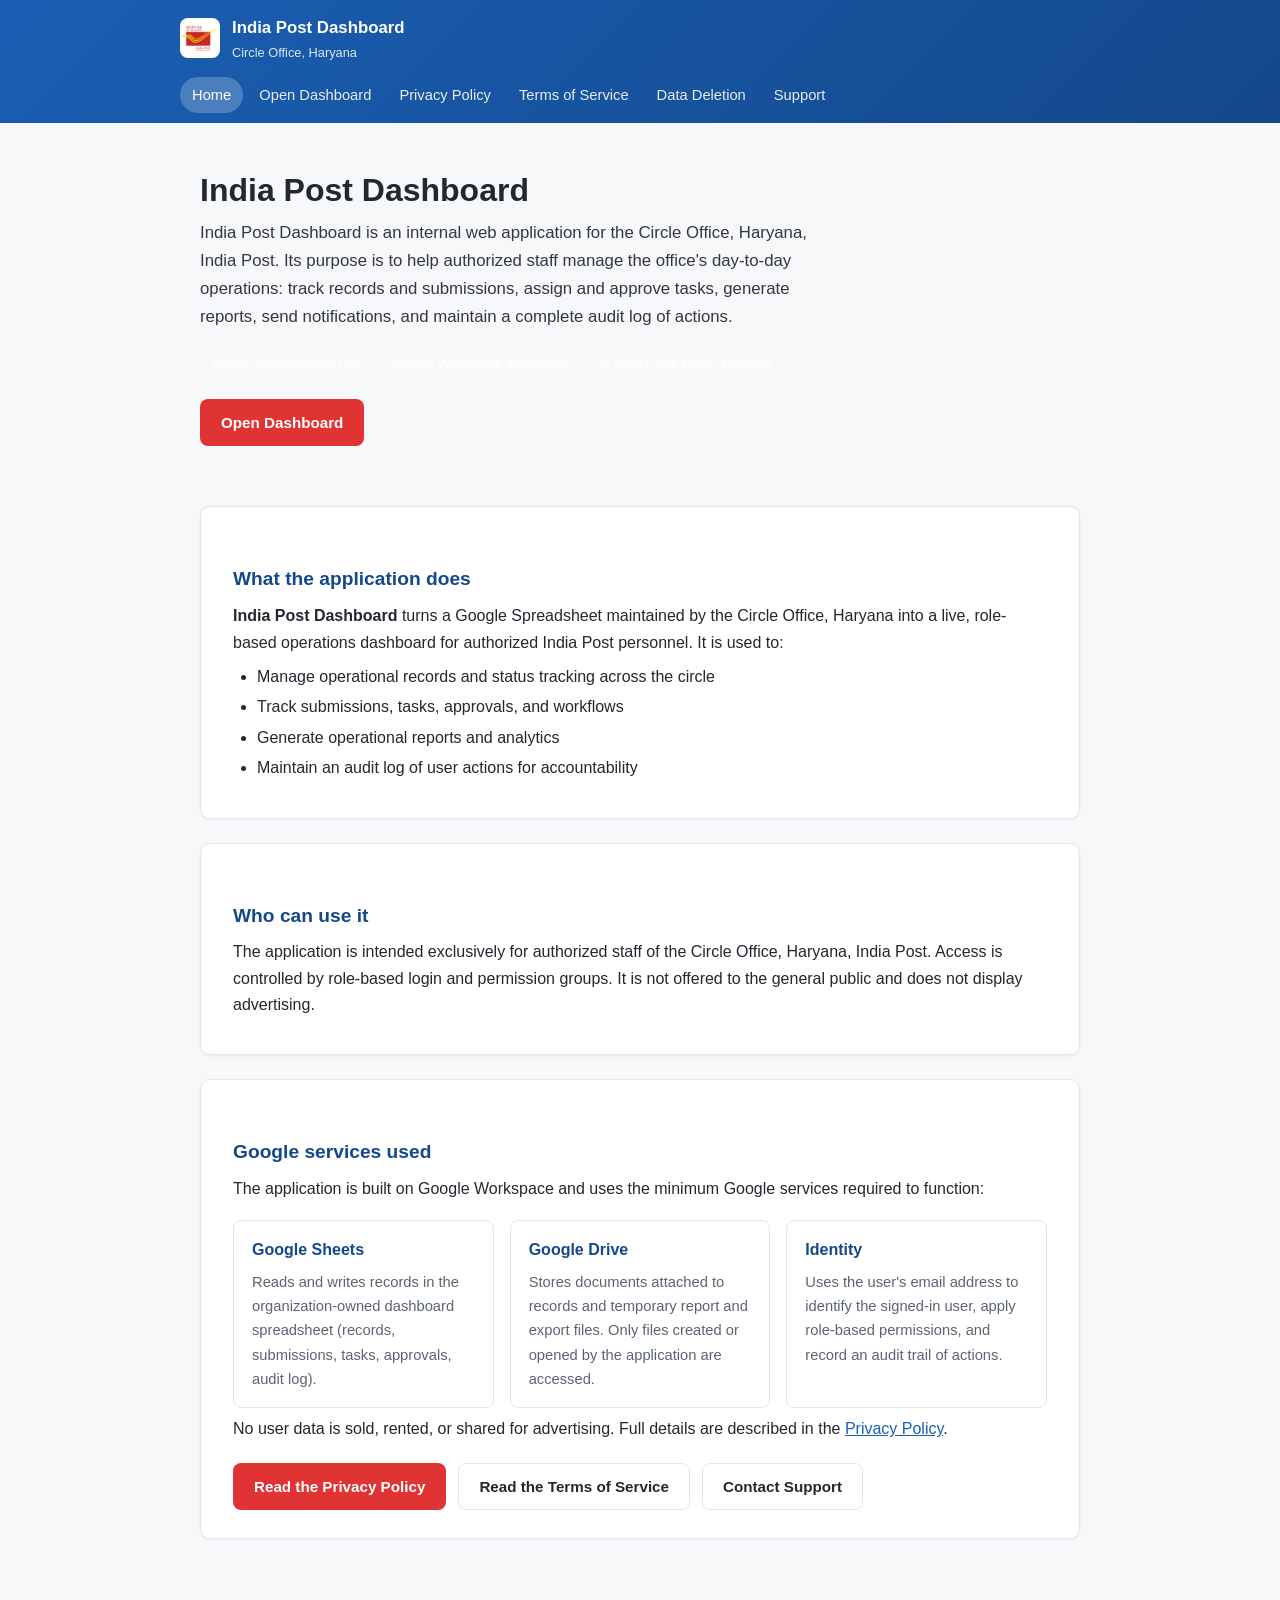
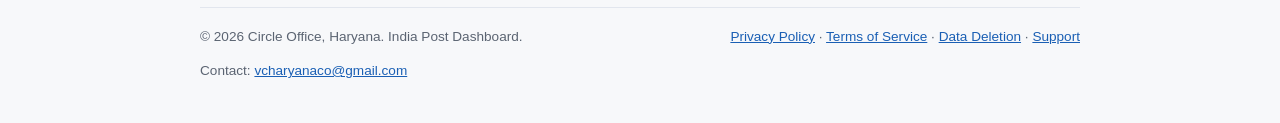
==== commit 9bb48dd7: "fix: unify logo - login mark on docs/app.html, dashboard logo on landing/compliance pages, splash/ab" ====
--- a/docs/index.html
+++ b/docs/index.html
@@ -33,9 +33,7 @@
   <div class="site-header__bar">
     <a class="brand" href="index.html">
       <span class="brand__mark" aria-hidden="true">
-        <svg width="26" height="26" viewBox="0 0 24 24" fill="none" xmlns="http://www.w3.org/2000/svg">
-          <path d="M12 2L15 8L21 9.5L17.5 14L18.5 20L12 17.5L5.5 20L6.5 14L3 9.5L9 8L12 2Z" fill="#e03333"/>
-        </svg>
+      <img src="[data-uri]" alt="" width="40" height="40">
       </span>
       <span>
         India Post Dashboard
--- a/docs/assets/site.css
+++ b/docs/assets/site.css
@@ -78,6 +78,7 @@
 }
 
 .brand__mark svg { display: block; }
+.brand__mark img { width: 100%; height: 100%; object-fit: contain; display: block; }
 
 .brand__sub { display: block; font-weight: 400; font-size: 0.8rem; opacity: 0.85; }
 
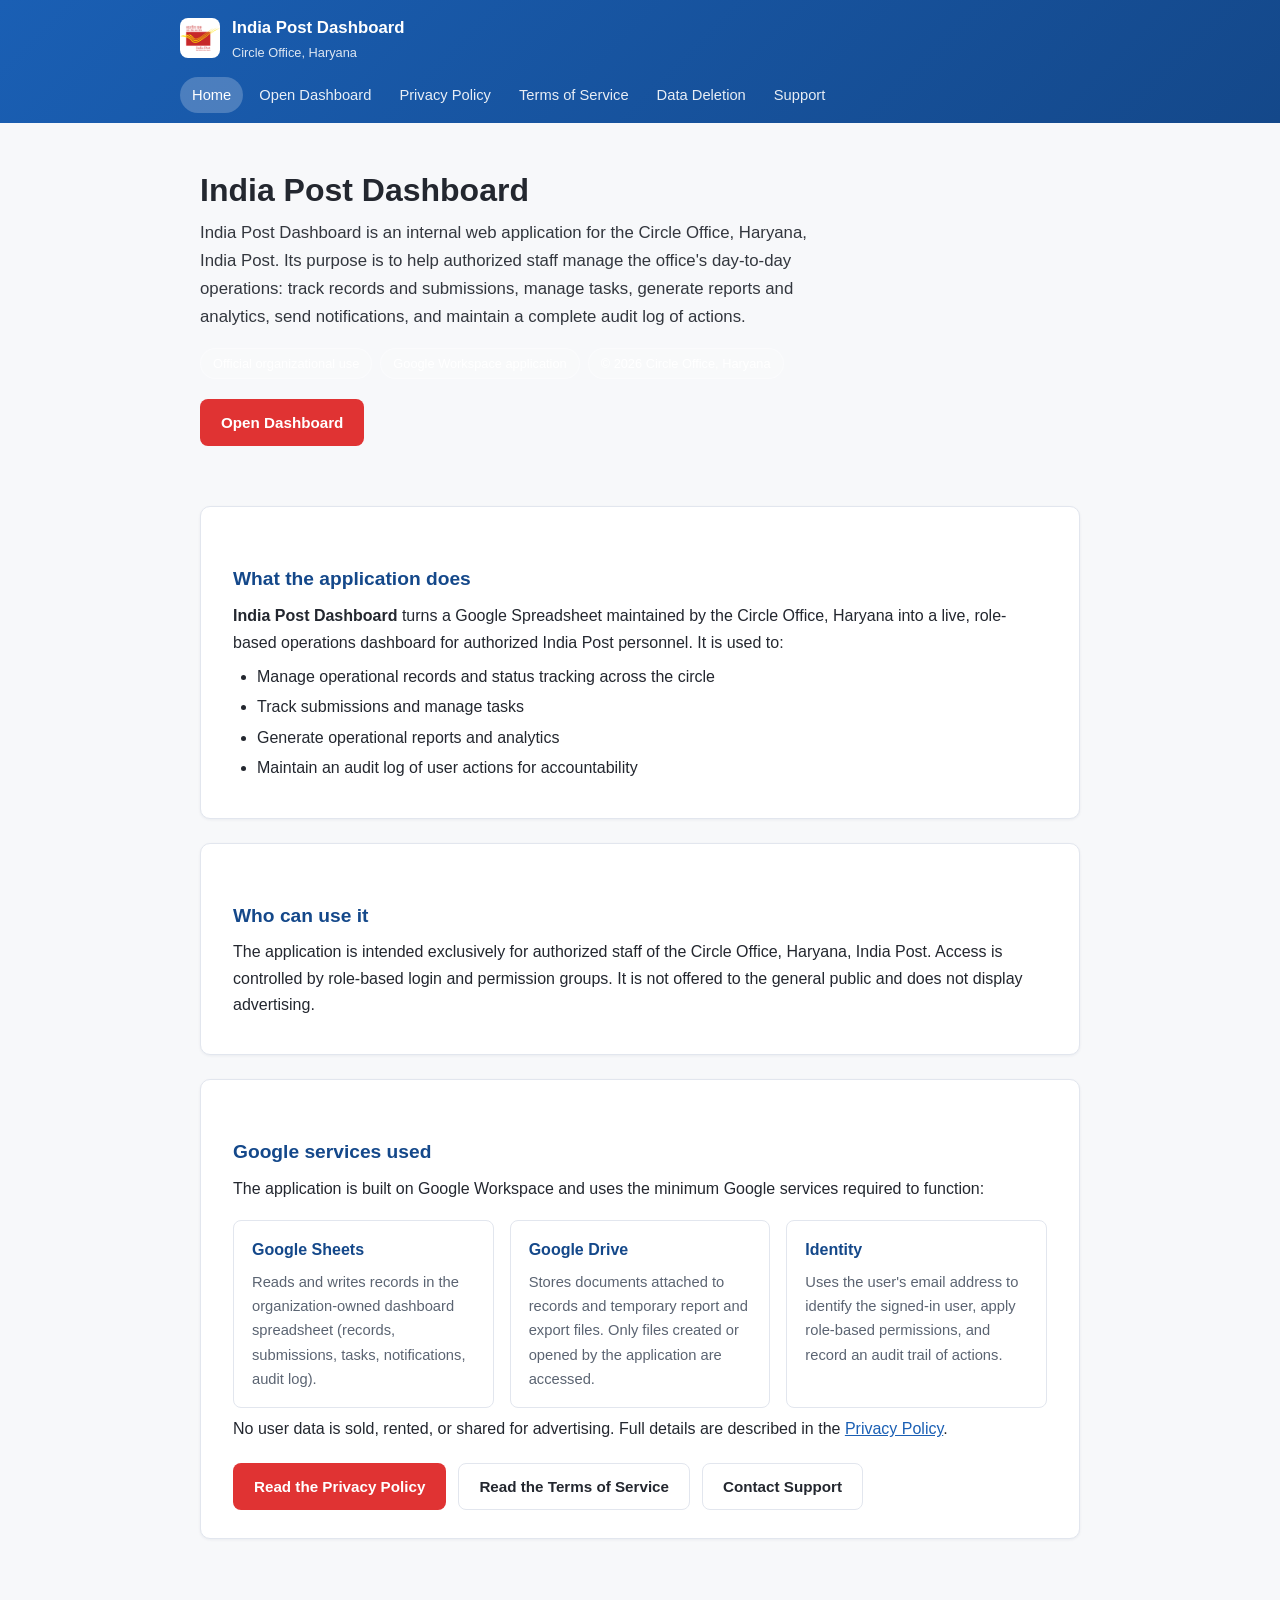
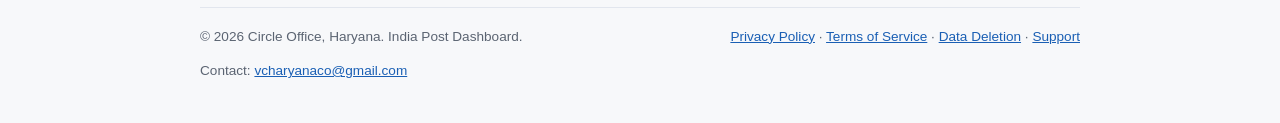
==== commit 7f48c9f2: "docs: update repo docs to current state (sort/page-preservation, remove Approvals mentions, Worker/P" ====
--- a/docs/index.html
+++ b/docs/index.html
@@ -18,7 +18,7 @@
   "@type": "WebApplication",
   "name": "India Post Dashboard",
   "applicationCategory": "BusinessApplication",
-  "description": "India Post Dashboard is an internal operations dashboard for the Circle Office, Haryana, India Post. It helps authorized staff manage records, track submissions and tasks, approve workflows, generate reports, and maintain an audit log.",
+  "description": "India Post Dashboard is an internal operations dashboard for the Circle Office, Haryana, India Post. It helps authorized staff manage records, track submissions and tasks, generate reports and analytics, and maintain an audit log.",
   "publisher": {
     "@type": "Organization",
     "name": "Circle Office, Haryana, India Post"
@@ -53,7 +53,7 @@
 
 <section class="hero">
   <h1>India Post Dashboard</h1>
-  <p>India Post Dashboard is an internal web application for the Circle Office, Haryana, India Post. Its purpose is to help authorized staff manage the office's day-to-day operations: track records and submissions, assign and approve tasks, generate reports, send notifications, and maintain a complete audit log of actions.</p>
+  <p>India Post Dashboard is an internal web application for the Circle Office, Haryana, India Post. Its purpose is to help authorized staff manage the office's day-to-day operations: track records and submissions, manage tasks, generate reports and analytics, send notifications, and maintain a complete audit log of actions.</p>
   <div class="hero__meta">
     <span class="badge">Official organizational use</span>
     <span class="badge">Google Workspace application</span>
@@ -70,7 +70,7 @@
     <p><strong>India Post Dashboard</strong> turns a Google Spreadsheet maintained by the Circle Office, Haryana into a live, role-based operations dashboard for authorized India Post personnel. It is used to:</p>
     <ul>
       <li>Manage operational records and status tracking across the circle</li>
-      <li>Track submissions, tasks, approvals, and workflows</li>
+      <li>Track submissions and manage tasks</li>
       <li>Generate operational reports and analytics</li>
       <li>Maintain an audit log of user actions for accountability</li>
     </ul>
@@ -87,7 +87,7 @@
     <div class="feature-grid">
       <div class="feature">
         <h3>Google Sheets</h3>
-        <p>Reads and writes records in the organization-owned dashboard spreadsheet (records, submissions, tasks, approvals, audit log).</p>
+        <p>Reads and writes records in the organization-owned dashboard spreadsheet (records, submissions, tasks, notifications, audit log).</p>
       </div>
       <div class="feature">
         <h3>Google Drive</h3>
